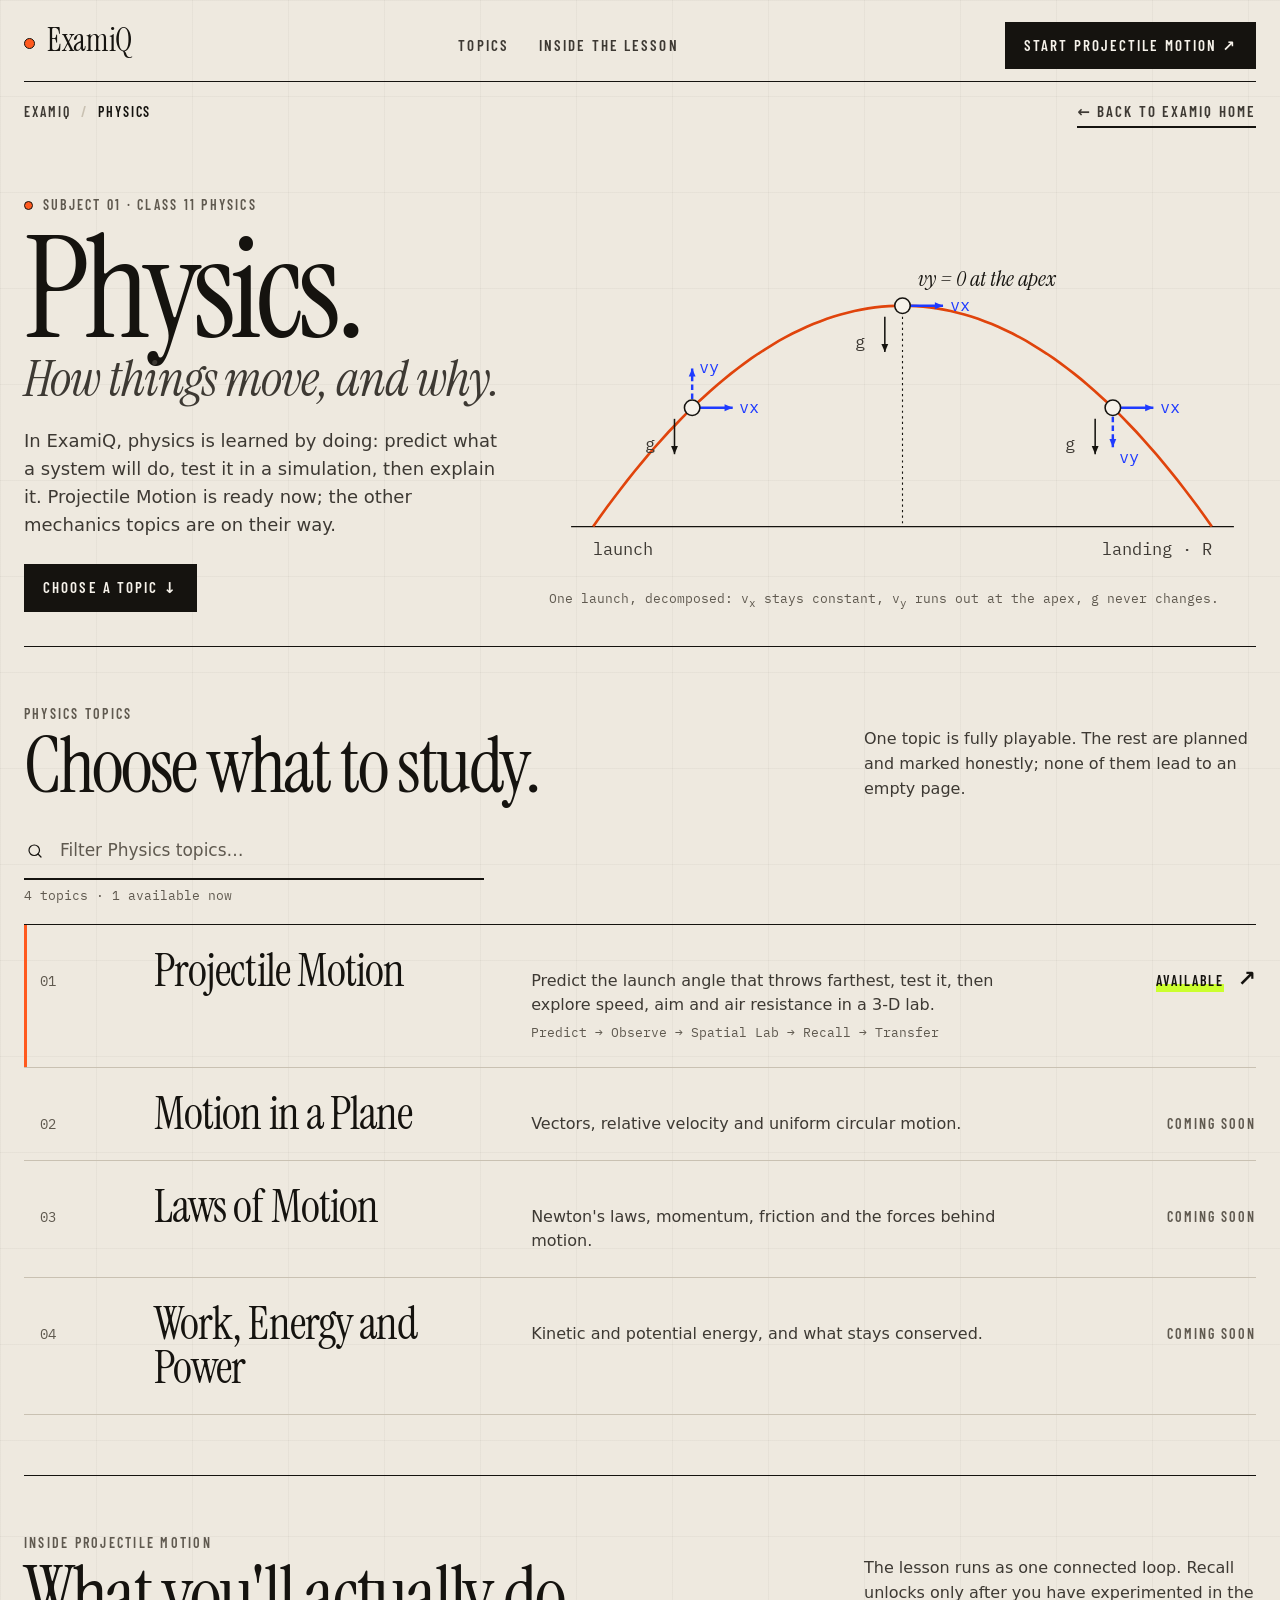
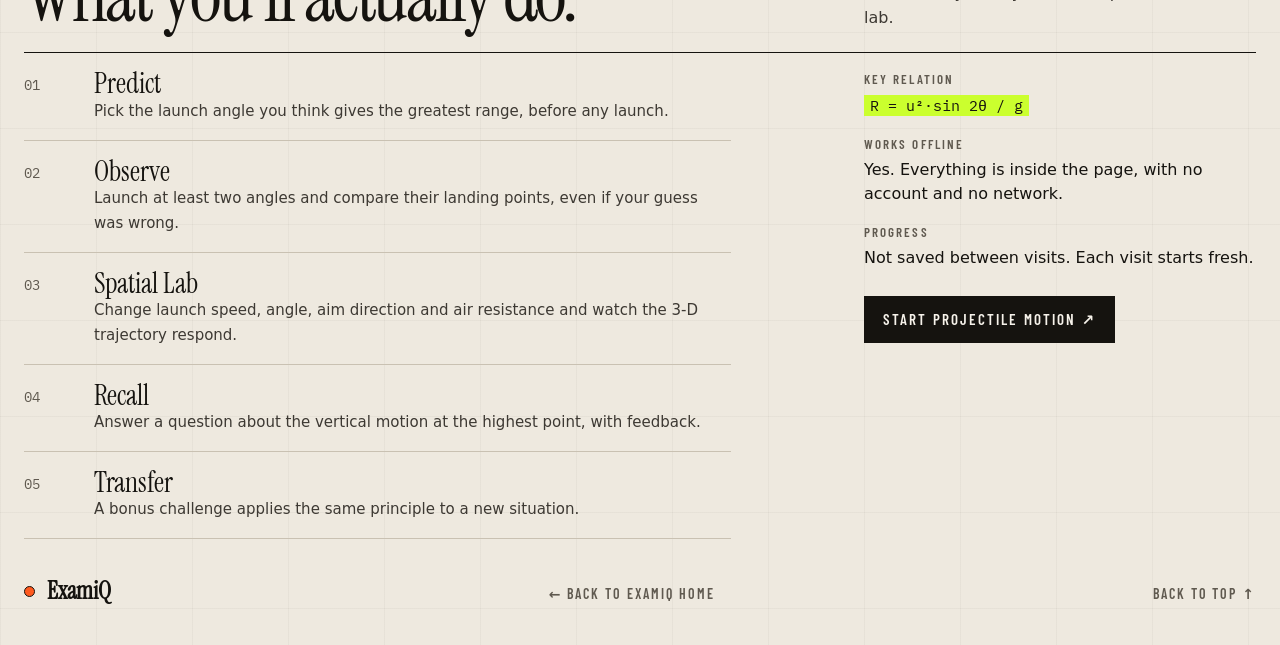
==== physics.html @ 2d79073b "Add files via upload" ====
<!doctype html>
<html lang="en">
<head>
<meta charset="utf-8">
<meta name="viewport" content="width=device-width,initial-scale=1">
<meta name="theme-color" content="#EEE9DF">
<meta name="description" content="ExamiQ Physics: choose a topic. Projectile Motion is available now.">
<title>ExamiQ — Physics</title>
<style>
/* ExamiQ · Layer 2 (Physics subject page) · KINETIC MATTER. Fonts: SIL Open Font License 1.1, embedded. */
@font-face{font-family:"Instrument Serif";font-weight:400;font-style:normal;font-display:swap;src:url([data-uri]) format("woff")}
@font-face{font-family:"Instrument Serif";font-weight:400;font-style:italic;font-display:swap;src:url([data-uri]) format("woff")}
@font-face{font-family:"Barlow Condensed";font-weight:600;font-style:normal;font-display:swap;src:url([data-uri]) format("woff")}
@font-face{font-family:"ExamiQ Mono";font-weight:400;font-style:normal;font-display:swap;src:url([data-uri]) format("woff")}
:root{
  color-scheme:light;
  --paper:#EEE9DF; --paper-hi:#F6F2EA; --paper-2:#E4DDCF;
  --ink:#15130F; --ink-2:#3D3933; --ink-3:#5F594F; --rule:#C9C1B2;
  --orange:#FF5A1F; --orange-ink:#B83300; --orange-line:#E0440C; --cobalt:#1F3BFF; --lime:#CBFF2E;
  --display:"Instrument Serif","Iowan Old Style","Palatino Linotype",Georgia,serif;
  --label:"Barlow Condensed","Arial Narrow",system-ui,sans-serif;
  --mono:"ExamiQ Mono",ui-monospace,SFMono-Regular,Menlo,Consolas,monospace;
  --font:system-ui,-apple-system,"Segoe UI",Roboto,"Helvetica Neue",Arial,sans-serif;
}
*{box-sizing:border-box}
html{scroll-behavior:smooth;background:var(--paper)}
body{margin:0;color:var(--ink);font-family:var(--font);font-size:16px;line-height:1.55;-webkit-font-smoothing:antialiased;overflow-x:hidden;
  background-color:var(--paper);
  background-image:linear-gradient(rgba(21,19,15,.035) 1px,transparent 1px),linear-gradient(90deg,rgba(21,19,15,.035) 1px,transparent 1px);
  background-size:96px 96px}
:focus-visible{outline:3px solid var(--cobalt);outline-offset:3px}
:target{scroll-margin-top:24px}
a{color:inherit}
.wrap{width:min(1320px,calc(100% - 48px));margin:0 auto}

/* masthead / nav (shared by every layer) */
.nav{display:flex;align-items:baseline;justify-content:space-between;gap:20px;padding:22px 0 12px;border-bottom:1px solid var(--ink)}
.brand{display:inline-flex;align-items:baseline;gap:12px;text-decoration:none;color:var(--ink);font-family:var(--display);font-size:32px;line-height:1;letter-spacing:-.01em}
.brandmark{display:inline-block;width:11px;height:11px;border-radius:50%;background:var(--orange);border:1.5px solid var(--ink);transform:translateY(-2px)}
.navlinks{display:flex;gap:30px;align-items:baseline}
.navlinks a,.mobile-nav a{font-family:var(--label);font-weight:600;font-size:15px;letter-spacing:.14em;text-transform:uppercase;text-decoration:none;color:var(--ink-2)}
.navlinks a:hover,.mobile-nav a:hover{color:var(--ink);box-shadow:inset 0 -2px 0 var(--orange)}
.navcta,.primary{display:inline-flex;align-items:center;gap:10px;font-family:var(--label);font-weight:600;font-size:15px;letter-spacing:.14em;text-transform:uppercase;text-decoration:none;
  padding:11px 18px;background:var(--ink);color:var(--paper-hi);border:1.5px solid var(--ink);cursor:pointer}
.navcta:hover,.primary:hover{background:var(--paper-hi);color:var(--ink)}
.menu{display:none;background:none;color:var(--ink);border:1.5px solid var(--ink);padding:6px 10px;font-size:18px;cursor:pointer;border-radius:0}
.mobile-nav{display:none}

.eyebrow{display:inline-flex;align-items:center;gap:10px;font-family:var(--label);font-weight:600;font-size:14px;letter-spacing:.16em;text-transform:uppercase;color:var(--ink-3)}
.pulse{width:9px;height:9px;border-radius:50%;background:var(--orange);border:1.5px solid var(--ink);display:inline-block}
.searchbox button{border:1.5px solid var(--ink);padding:9px 16px;background:var(--ink);color:var(--paper-hi);cursor:pointer;border-radius:0;
  font-family:var(--label);font-weight:600;font-size:14px;letter-spacing:.14em;text-transform:uppercase}
.searchbox button:hover{background:var(--paper-hi);color:var(--ink)}

/* sections */
.section{padding:56px 0 20px;border-top:1px solid var(--ink)}
.section + .section{margin-top:40px}
.section-head{display:grid;grid-template-columns:repeat(12,minmax(0,1fr));gap:0 28px;align-items:end;margin-bottom:22px}
.section-head > div{grid-column:1 / span 7}
.section-head > p{grid-column:9 / span 4;margin:0;font-size:16px;line-height:1.55;color:var(--ink-2)}
.kicker{font-family:var(--label);font-weight:600;font-size:14px;letter-spacing:.16em;text-transform:uppercase;color:var(--ink-3)}
.section h2{text-wrap:balance;margin:8px 0 0;font-family:var(--display);font-weight:400;font-size:clamp(46px,6vw,92px);line-height:.9;letter-spacing:-.03em}

.footer{display:flex;align-items:baseline;justify-content:space-between;gap:16px;flex-wrap:wrap;padding:20px 0 40px;font-family:var(--label);font-weight:600;font-size:14px;letter-spacing:.14em;text-transform:uppercase;color:var(--ink-3)}
.footer .brand{font-size:24px;text-transform:none;letter-spacing:-.01em}
.footer a{text-decoration:none}
.footer a:hover{box-shadow:inset 0 -2px 0 var(--orange)}

dialog{max-width:440px;border:1.5px solid var(--ink);border-radius:0;background:var(--paper-hi);color:var(--ink);padding:26px 28px}
dialog::backdrop{background:rgba(21,19,15,.45)}
dialog h3{margin:0;font-family:var(--display);font-weight:400;font-size:36px;line-height:1}
dialog p{color:var(--ink-2);font-size:16px;line-height:1.6}
dialog button{border:1.5px solid var(--ink);background:var(--ink);color:var(--paper-hi);padding:10px 18px;cursor:pointer;border-radius:0;font-family:var(--label);font-weight:600;font-size:15px;letter-spacing:.14em;text-transform:uppercase}

@media(max-width:640px){
  .wrap{width:calc(100% - 28px)}
  .navlinks{display:none}
  .nav .navcta{display:none}
  .menu{display:block}
  .mobile-nav.open{display:flex;flex-direction:column;gap:14px;padding:16px 0;border-bottom:1px solid var(--ink)}
}
@media(prefers-reduced-motion:reduce){
  html{scroll-behavior:auto}
  *,*::before,*::after{animation-duration:.01ms!important;animation-delay:0s!important;animation-iteration-count:1!important;transition-duration:.01ms!important}
}


.crumbs{display:flex;align-items:baseline;justify-content:space-between;gap:16px;flex-wrap:wrap;padding:14px 0 0}
.crumbs ol{display:flex;gap:10px;list-style:none;margin:0;padding:0;font-family:var(--label);font-weight:600;font-size:14px;letter-spacing:.14em;text-transform:uppercase;color:var(--ink-3)}
.crumbs li+li::before{content:"/";margin-right:10px;color:var(--rule)}
.crumbs a{text-decoration:none;color:var(--ink-2)}
.crumbs a:hover{box-shadow:inset 0 -2px 0 var(--orange)}
.crumbs [aria-current]{color:var(--ink)}
.back-home{font-family:var(--label);font-weight:600;font-size:15px;letter-spacing:.14em;text-transform:uppercase;color:var(--ink);text-decoration:none;border-bottom:2px solid var(--ink);padding:4px 0 2px}
.back-home:hover{border-bottom-color:var(--orange)}

/* hero */
.p-hero{display:grid;grid-template-columns:repeat(12,minmax(0,1fr));gap:0 28px;align-items:end;padding:34px 0 34px}
.p-hero-copy{grid-column:1 / span 5}
.p-hero h1{margin:14px 0 0;font-family:var(--display);font-weight:400;font-size:clamp(76px,11vw,168px);line-height:.82;letter-spacing:-.04em}
.p-hero h1 em{display:block;margin-top:.14em;font-size:.36em;line-height:1;letter-spacing:-.02em;color:var(--ink-2)}
.p-hero p{margin:22px 0 0;max-width:42ch;font-size:18px;line-height:1.55;color:var(--ink-2)}
.p-hero .start{margin-top:26px}
.figure{grid-column:6 / span 7;margin:0}
.figure svg{display:block;width:100%;height:auto;overflow:visible}
.figure figcaption{margin-top:8px;font-family:var(--mono);font-size:13px;color:var(--ink-3)}
.fig .ground{stroke:var(--ink);stroke-width:1.2}
.fig .path{fill:none;stroke:var(--orange-line);stroke-width:2.4}
.fig .draw{stroke-dasharray:var(--len);stroke-dashoffset:var(--len);animation:draw 1300ms cubic-bezier(.3,.6,.2,1) 150ms forwards}
.fig .ball{fill:var(--paper-hi);stroke:var(--ink);stroke-width:1.4}
.fig .vx{stroke:var(--cobalt);stroke-width:2.2}
.fig .vy{stroke:var(--cobalt);stroke-width:2.2;stroke-dasharray:5 3}
.fig .g{stroke:var(--ink);stroke-width:1.4}
.fig .apex{stroke:var(--ink);stroke-width:1;stroke-dasharray:2 3}
.fig .lbl{font-family:var(--mono);font-size:15px;fill:var(--ink-2)}
.fig .lbl-c{font-family:var(--mono);font-size:15px;fill:var(--cobalt)}
.fig .ann{font-family:var(--display);font-style:italic;font-size:20px;fill:var(--ink)}
.fig .appear{opacity:0;animation:appear 300ms ease forwards}
@keyframes draw{to{stroke-dashoffset:0}}
@keyframes appear{to{opacity:1}}

/* topic index */
.filter{display:flex;align-items:center;gap:12px;max-width:460px;padding:4px 0 4px 2px;border-bottom:2px solid var(--ink);margin:0 0 6px}
.filter svg{width:18px;flex:none}
.filter input{min-width:0;flex:1;background:transparent;border:0;color:var(--ink);font:inherit;font-size:17px;padding:10px 4px}
.filter input::placeholder{color:var(--ink-3)}
.filter-status{min-height:1.4em;margin:0 0 18px;font-family:var(--mono);font-size:13px;color:var(--ink-3)}
.topics{display:grid;border-top:1px solid var(--ink);counter-reset:topic}
.topic-card{counter-increment:topic;display:grid;grid-template-columns:90px minmax(0,3fr) minmax(0,4fr) 230px;align-items:baseline;gap:6px 24px;padding:24px 0 24px 16px;
  border:0;border-bottom:1px solid var(--rule);background:transparent;color:var(--ink);text-align:left;text-decoration:none;cursor:pointer;font:inherit;width:100%;border-radius:0}
.topic-card::before{content:counter(topic,decimal-leading-zero);font-family:var(--mono);font-size:14px;color:var(--ink-3)}
.topic-card h3{margin:0;font-family:var(--display);font-weight:400;font-size:clamp(34px,3.6vw,54px);line-height:.95;letter-spacing:-.02em}
.topic-card p{margin:0;font-size:16px;line-height:1.5;color:var(--ink-2)}
.topic-card .stages{grid-column:3;font-family:var(--mono);font-size:13px;color:var(--ink-3)}
.topic-card .state{grid-column:4;grid-row:1;display:flex;align-items:baseline;gap:14px;justify-content:flex-end;font-family:var(--label);font-weight:600;font-size:14px;letter-spacing:.14em;text-transform:uppercase;color:var(--ink-3);white-space:nowrap}
a.topic-card .state span:first-child{color:var(--ink);box-shadow:inset 0 -8px 0 var(--lime)}
a.topic-card .state span:last-child{font-family:var(--font);font-size:22px;letter-spacing:0;color:var(--ink)}
a.topic-card{box-shadow:inset 3px 0 0 var(--orange)}
.topic-card:hover{background:var(--paper-hi)}
.topic-card:hover h3{font-style:italic}
.topic-card:target{background:var(--paper-hi);box-shadow:inset 6px 0 0 var(--orange)}
.topic-card[hidden],.empty[hidden]{display:none!important}
.empty{margin:18px 0 0;font-family:var(--display);font-style:italic;font-size:24px;color:var(--ink-2)}

/* inside the available lesson */
.anatomy{display:grid;grid-template-columns:repeat(12,minmax(0,1fr));gap:0 28px;border-top:1px solid var(--ink)}
.anatomy ol{grid-column:1 / span 7;list-style:none;margin:0;padding:0;counter-reset:st}
.anatomy li{counter-increment:st;display:grid;grid-template-columns:56px minmax(0,1fr);gap:0 14px;padding:16px 0;border-bottom:1px solid var(--rule)}
.anatomy li::before{content:counter(st,decimal-leading-zero);font-family:var(--mono);font-size:14px;color:var(--ink-3);padding-top:6px}
.anatomy li b{display:block;font-family:var(--display);font-weight:400;font-size:28px;line-height:1.05}
.anatomy li span{font-size:15px;line-height:1.5;color:var(--ink-2)}
.facts{grid-column:9 / span 4;padding-top:16px}
.facts dl{margin:0}
.facts dt{font-family:var(--label);font-weight:600;font-size:13px;letter-spacing:.16em;text-transform:uppercase;color:var(--ink-3);margin-top:16px}
.facts dt:first-child{margin-top:0}
.facts dd{margin:4px 0 0;font-size:16px;line-height:1.5;color:var(--ink)}
.facts .formula{font-family:var(--mono);font-size:15px;background:var(--lime);padding:1px 6px}
.facts .primary{margin-top:26px}

@media(max-width:980px){
  .p-hero,.section-head,.anatomy{grid-template-columns:minmax(0,1fr)}
  .p-hero-copy,.figure,.section-head > div,.section-head > p,.anatomy ol,.facts{grid-column:1 / -1}
  .figure{margin-top:30px}
  .section-head > p{margin-top:12px}
  .facts{padding-top:26px}
  .topic-card{grid-template-columns:56px minmax(0,1fr) auto}
  .topic-card p,.topic-card .stages{grid-column:2 / span 2}
  .topic-card .state{grid-column:3;grid-row:1}
}
@media(max-width:640px){
  .p-hero{padding-top:22px}
  .topic-card{grid-template-columns:40px minmax(0,1fr);padding:20px 0 20px 12px;gap:6px 14px}
  .fig .lbl,.fig .lbl-c{font-size:23px}
  .fig .ann{font-size:27px}
  .topic-card .state{grid-column:2;grid-row:auto;justify-content:flex-start}
  .topic-card p,.topic-card .stages{grid-column:2}
  .anatomy li{grid-template-columns:36px minmax(0,1fr)}
  .crumbs ol{font-size:13px}
}
</style>
</head>
<body>
<div class="wrap" id="top">
<header class="nav">
  <a class="brand" href="index.html"><span class="brandmark" aria-hidden="true"></span>ExamiQ</a>
  <nav class="navlinks" aria-label="Sections"><a href="#topics">Topics</a><a href="#lesson">Inside the lesson</a></nav>
  <a class="navcta" href="projectile-motion.html">Start Projectile Motion ↗</a>
  <button class="menu" id="menuButton" aria-label="Open navigation" aria-controls="mobileNav" aria-expanded="false">☰</button>
</header>
<nav id="mobileNav" class="mobile-nav" aria-label="Sections (mobile)"><a href="#topics">Topics</a><a href="#lesson">Inside the lesson</a><a href="index.html">← ExamiQ Home</a><a href="projectile-motion.html">Start Projectile Motion ↗</a></nav>
<div class="crumbs">
  <nav aria-label="Breadcrumb"><ol><li><a href="index.html">ExamiQ</a></li><li><span aria-current="page">Physics</span></li></ol></nav>
  <a class="back-home" href="index.html">← Back to ExamiQ Home</a>
</div>

<main>
<section class="p-hero" aria-labelledby="subjectTitle">
  <div class="p-hero-copy">
    <span class="eyebrow"><i class="pulse" aria-hidden="true"></i> Subject 01 · Class 11 Physics</span>
    <h1 id="subjectTitle">Physics. <em>How things move, and why.</em></h1>
    <p>In ExamiQ, physics is learned by doing: predict what a system will do, test it in a simulation, then explain it. Projectile Motion is ready now; the other mechanics topics are on their way.</p>
    <a class="primary start" href="#topics">Choose a topic ↓</a>
  </div>
  <figure class="figure">
    <svg class="fig" id="physicsFig" viewBox="0 0 640 380" role="img" aria-labelledby="figTitle figDesc">
      <title id="figTitle">One launch, decomposed</title>
      <desc id="figDesc">A projectile path with velocity components at three moments: the horizontal component stays the same, the vertical component shrinks to zero at the highest point and reverses on the way down, while gravity points down throughout.</desc>
    </svg>
    <figcaption>One launch, decomposed: v<sub>x</sub> stays constant, v<sub>y</sub> runs out at the apex, g never changes.</figcaption>
  </figure>
</section>

<section class="section" id="topics">
  <div class="section-head"><div><div class="kicker">Physics topics</div><h2>Choose what to study.</h2></div><p>One topic is fully playable. The rest are planned and marked honestly; none of them lead to an empty page.</p></div>
  <div class="filter" role="search">
    <svg viewBox="0 0 24 24" fill="none" stroke="currentColor" stroke-width="1.6" stroke-linecap="round" aria-hidden="true"><circle cx="11" cy="11" r="7"/><path d="m20 20-4-4"/></svg>
    <input id="topicFilter" type="search" placeholder="Filter Physics topics…" aria-label="Filter Physics topics" aria-describedby="filterStatus" autocomplete="off">
  </div>
  <p class="filter-status" id="filterStatus" aria-live="polite">4 topics · 1 available now</p>
  <div class="topics">
    <a class="topic-card" id="topic-projectile-motion" href="projectile-motion.html" data-search="projectile motion trajectory range angle launch parabola throw kinematics 2d two dimensions">
      <h3>Projectile Motion</h3>
      <p>Predict the launch angle that throws farthest, test it, then explore speed, aim and air resistance in a 3-D lab.</p>
      <span class="stages">Predict → Observe → Spatial Lab → Recall → Transfer</span>
      <span class="state"><span>Available</span><span aria-hidden="true">↗</span></span>
    </a>
    <button class="topic-card" type="button" data-coming="Motion in a Plane" data-search="motion in a plane vectors relative velocity circular motion two dimensions 2d">
      <h3>Motion in a Plane</h3>
      <p>Vectors, relative velocity and uniform circular motion.</p>
      <span class="state"><span>Coming soon</span></span>
    </button>
    <button class="topic-card" type="button" data-coming="Laws of Motion" data-search="laws of motion newton force friction momentum inertia">
      <h3>Laws of Motion</h3>
      <p>Newton's laws, momentum, friction and the forces behind motion.</p>
      <span class="state"><span>Coming soon</span></span>
    </button>
    <button class="topic-card" type="button" data-coming="Work, Energy and Power" data-search="work energy power kinetic potential conservation">
      <h3>Work, Energy and Power</h3>
      <p>Kinetic and potential energy, and what stays conserved.</p>
      <span class="state"><span>Coming soon</span></span>
    </button>
  </div>
  <p id="emptyState" class="empty" hidden>No Physics topic matches that yet. Try “projectile” or “energy”.</p>
</section>

<section class="section" id="lesson">
  <div class="section-head"><div><div class="kicker">Inside Projectile Motion</div><h2>What you'll actually do.</h2></div><p>The lesson runs as one connected loop. Recall unlocks only after you have experimented in the lab.</p></div>
  <div class="anatomy">
    <ol>
      <li><div><b>Predict</b><span>Pick the launch angle you think gives the greatest range, before any launch.</span></div></li>
      <li><div><b>Observe</b><span>Launch at least two angles and compare their landing points, even if your guess was wrong.</span></div></li>
      <li><div><b>Spatial Lab</b><span>Change launch speed, angle, aim direction and air resistance and watch the 3-D trajectory respond.</span></div></li>
      <li><div><b>Recall</b><span>Answer a question about the vertical motion at the highest point, with feedback.</span></div></li>
      <li><div><b>Transfer</b><span>A bonus challenge applies the same principle to a new situation.</span></div></li>
    </ol>
    <div class="facts">
      <dl>
        <dt>Key relation</dt><dd><span class="formula">R = u²·sin 2θ / g</span></dd>
        <dt>Works offline</dt><dd>Yes. Everything is inside the page, with no account and no network.</dd>
        <dt>Progress</dt><dd>Not saved between visits. Each visit starts fresh.</dd>
      </dl>
      <a class="primary" href="projectile-motion.html">Start Projectile Motion ↗</a>
    </div>
  </div>
</section>
</main>

<footer class="footer"><a class="brand" href="index.html"><span class="brandmark" aria-hidden="true"></span>ExamiQ</a><a href="index.html">← Back to ExamiQ Home</a><a href="#top">Back to top ↑</a></footer>
</div>
<dialog id="notice" aria-labelledby="noticeTitle"><h3 id="noticeTitle"></h3><p></p><button id="closeNotice">Got it</button></dialog>

<script>
/* ---- topic filter ---- */
const filter = document.getElementById('topicFilter');
const topics = [...document.querySelectorAll('.topic-card')];
const empty = document.getElementById('emptyState');
const fstatus = document.getElementById('filterStatus');
const applyFilter = () => {
  const q = filter.value.trim().toLowerCase();
  let shown = 0, live = 0;
  topics.forEach(t => {
    const hay = (t.dataset.search + ' ' + t.querySelector('h3').textContent).toLowerCase();
    const ok = !q || q.split(/\s+/).every(w => hay.includes(w));
    t.hidden = !ok; if (ok) { shown++; if (t.tagName === 'A') live++; }
  });
  empty.hidden = shown !== 0;
  fstatus.textContent = shown === 0 ? 'No matching topics.' : `${shown} topic${shown > 1 ? 's' : ''} · ${live} available now`;
};
filter.addEventListener('input', applyFilter);
filter.addEventListener('keydown', e => {
  if (e.key === 'Enter') { const first = topics.find(t => !t.hidden && t.tagName === 'A'); if (first) { e.preventDefault(); first.click(); } }
});

/* ---- coming-soon topics open an explanation, never a broken page ---- */
const dialog = document.getElementById('notice');
document.querySelectorAll('[data-coming]').forEach(btn => btn.addEventListener('click', () => {
  dialog.querySelector('h3').textContent = btn.dataset.coming + ' is coming soon';
  dialog.querySelector('p').textContent = 'This Physics topic is planned but not built yet. Projectile Motion is playable now.';
  dialog.showModal();
}));
document.getElementById('closeNotice').addEventListener('click', () => dialog.close());
document.getElementById('menuButton').addEventListener('click', () => {
  const nav = document.getElementById('mobileNav');
  nav.classList.toggle('open');
  document.getElementById('menuButton').setAttribute('aria-expanded', String(nav.classList.contains('open')));
});

/* Arriving from a homepage search result (physics.html#topic-projectile-motion): move keyboard focus to that topic too. */
if (location.hash === '#topic-projectile-motion') {
  const t = document.getElementById('topic-projectile-motion');
  if (t) { t.scrollIntoView({ block: 'start' }); t.focus({ preventScroll: true }); }
}

/* ---- hero figure: real kinematics, x = u·cosθ·t, y = u·sinθ·t − g·t²/2 ---- */
(() => {
  const svg = document.getElementById('physicsFig');
  const NS = 'http://www.w3.org/2000/svg';
  const u = 20, th = 55 * Math.PI / 180, g = 9.8;
  const T = 2 * u * Math.sin(th) / g, R = u * u * Math.sin(2 * th) / g, H = (u * Math.sin(th)) ** 2 / (2 * g);
  const O = { x: 40, y: 330 }, s = 560 / R;                         // one scale for x and y
  const P = t => ({ x: O.x + u * Math.cos(th) * t * s, y: O.y - (u * Math.sin(th) * t - g * t * t / 2) * s });
  const V = t => ({ vx: u * Math.cos(th), vy: u * Math.sin(th) - g * t });
  const k = 3.2;                                                     // arrow length per m/s (plate units)
  let html = `<line class="ground" x1="20" y1="${O.y}" x2="620" y2="${O.y}" />`;
  let d = ''; for (let i = 0; i <= 90; i++) { const p = P(T * i / 90); d += `${i ? 'L' : 'M'} ${p.x.toFixed(1)} ${p.y.toFixed(1)} `; }
  html += `<path class="path draw" d="${d}" />`;
  const arrow = (x1, y1, x2, y2, cls) => {
    const a = Math.atan2(y2 - y1, x2 - x1), h = 8;
    return `<line class="${cls}" x1="${x1.toFixed(1)}" y1="${y1.toFixed(1)}" x2="${x2.toFixed(1)}" y2="${y2.toFixed(1)}" />` +
      `<path d="M ${x2.toFixed(1)} ${y2.toFixed(1)} L ${(x2 - h * Math.cos(a - .4)).toFixed(1)} ${(y2 - h * Math.sin(a - .4)).toFixed(1)} L ${(x2 - h * Math.cos(a + .4)).toFixed(1)} ${(y2 - h * Math.sin(a + .4)).toFixed(1)} Z" fill="${cls === 'g' ? '#15130F' : '#1F3BFF'}" />`;
  };
  [0.16, 0.5, 0.84].forEach((f, i) => {
    const t = T * f, p = P(t), v = V(t), delay = 400 + i * 260;
    let gtxt = `<g class="appear" style="animation-delay:${delay}ms">`;
    gtxt += arrow(p.x, p.y, p.x + v.vx * k, p.y, 'vx');
    if (Math.abs(v.vy) > 0.5) gtxt += arrow(p.x, p.y, p.x, p.y - v.vy * k, 'vy');
    gtxt += arrow(p.x - 16, p.y + 10, p.x - 16, p.y + 42, 'g');   // offset left so it never sits on a downward vy
    gtxt += `<circle class="ball" cx="${p.x.toFixed(1)}" cy="${p.y.toFixed(1)}" r="7" />`;
    gtxt += `<text class="lbl-c" x="${(p.x + v.vx * k + 6).toFixed(1)}" y="${(p.y + 5).toFixed(1)}">vx</text>`;
    if (Math.abs(v.vy) > 0.5) gtxt += `<text class="lbl-c" x="${(p.x + 6).toFixed(1)}" y="${(p.y - v.vy * k + (v.vy > 0 ? 4 : 14)).toFixed(1)}">vy</text>`;
    gtxt += `<text class="lbl" x="${(p.x - 34).toFixed(1)}" y="${(p.y + 38).toFixed(1)}" text-anchor="end">g</text>`;
    if (i === 1) {
      gtxt += `<line class="apex" x1="${p.x.toFixed(1)}" y1="${(p.y + 10).toFixed(1)}" x2="${p.x.toFixed(1)}" y2="${O.y}" />`;
      gtxt += `<text class="ann" x="${(p.x + 14).toFixed(1)}" y="${(p.y - 18).toFixed(1)}">vy = 0 at the apex</text>`;
    }
    html += gtxt + '</g>';
  });
  html += `<text class="lbl" x="${O.x}" y="${O.y + 26}">launch</text><text class="lbl" x="${(O.x + R * s).toFixed(1)}" y="${O.y + 26}" text-anchor="end">landing · R</text>`;
  svg.insertAdjacentHTML('beforeend', html);
  const path = svg.querySelector('.path');
  if (path.getTotalLength) path.style.setProperty('--len', path.getTotalLength().toFixed(1));
})();
</script>
</body>
</html>
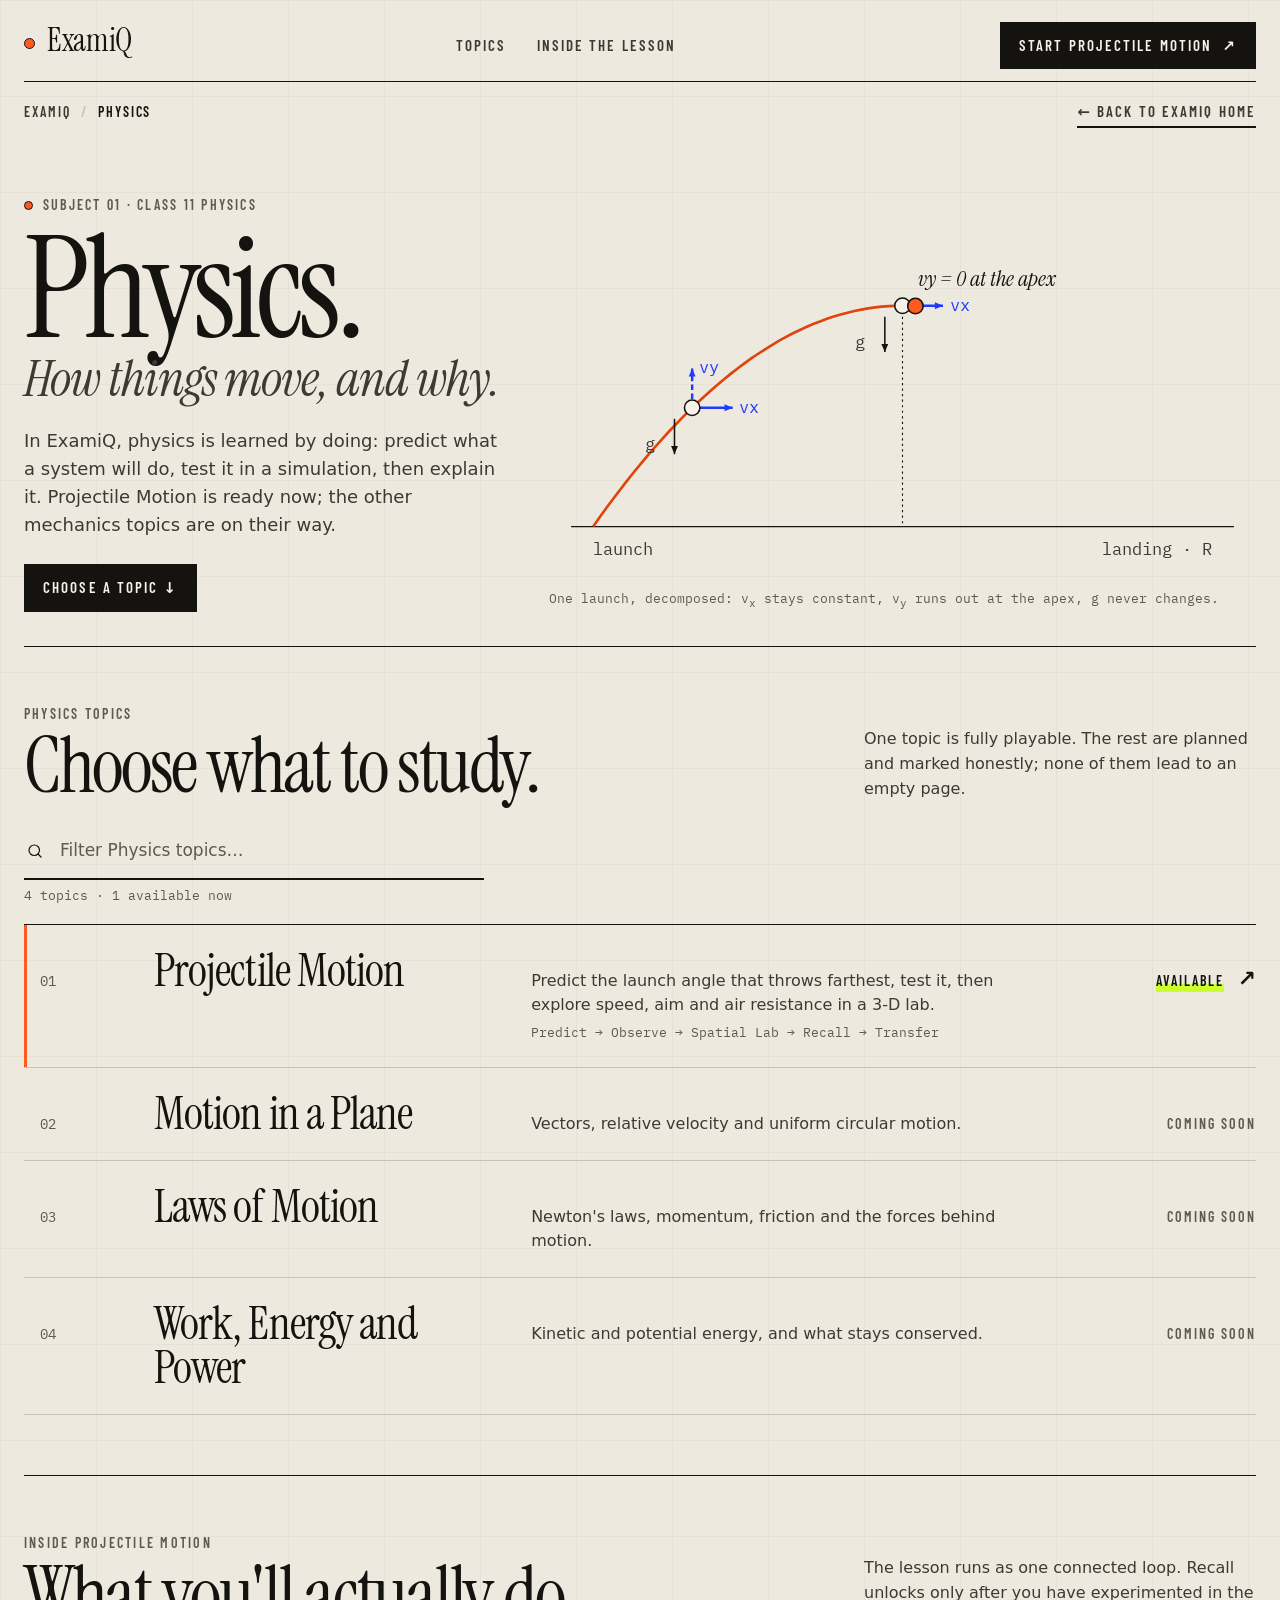
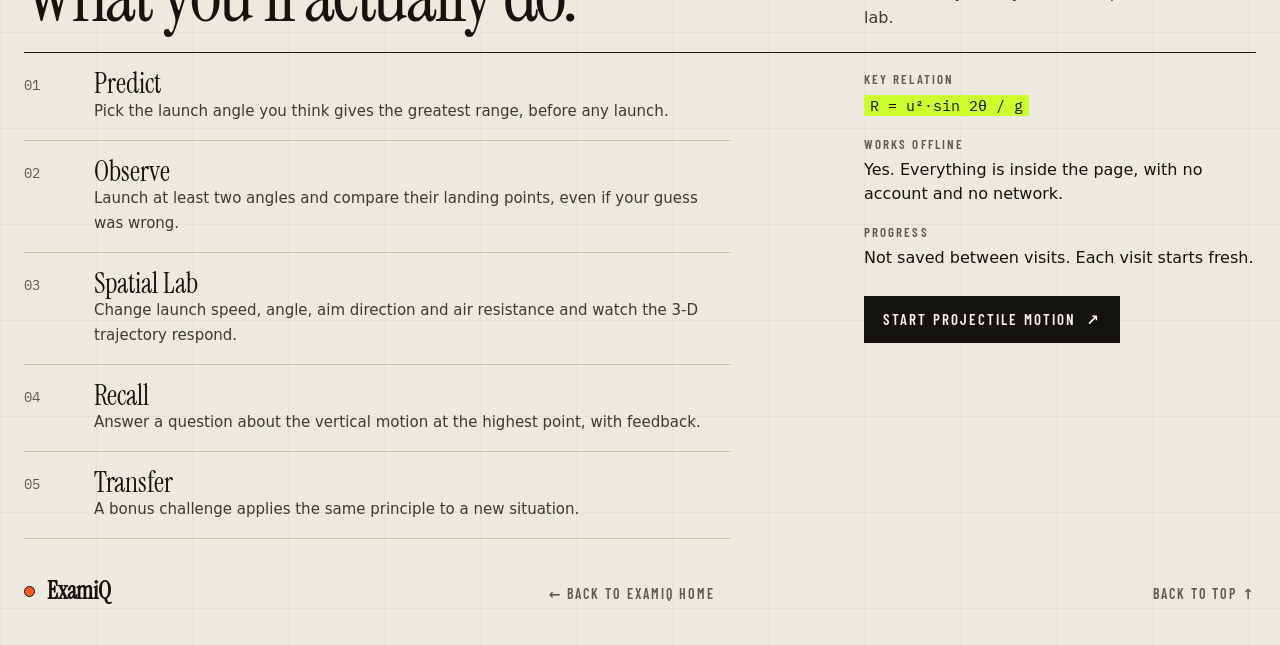
==== commit 598e99a1: "Add files via upload" ====
--- a/physics.html
+++ b/physics.html
@@ -79,6 +79,23 @@
   .menu{display:block}
   .mobile-nav.open{display:flex;flex-direction:column;gap:14px;padding:16px 0;border-bottom:1px solid var(--ink)}
 }
+/* ---------- interaction polish (both new pages) ----------
+   Hover/press only change colour and nudge by 1px; focus rings stay instant on purpose. */
+.navcta,.primary,.searchbox button,dialog button,.menu{transition:background-color 160ms ease,color 160ms ease,transform 90ms ease}
+.navcta:active,.primary:active,.searchbox button:active,dialog button:active,.menu:active{transform:translateY(1px)}
+.navlinks a,.mobile-nav a,.footer a,.back-home,.crumbs a{transition:box-shadow 160ms ease,color 160ms ease,border-color 160ms ease}
+.go-arrow{display:inline-block;transition:transform 200ms cubic-bezier(.2,.7,.2,1)}
+a:hover .go-arrow,a:focus-visible .go-arrow{transform:translate(3px,-3px)}
+dialog[open]{animation:dlg-in 180ms cubic-bezier(.2,.7,.2,1)}
+dialog[open]::backdrop{animation:dlg-fade 180ms ease}
+@keyframes dlg-in{from{opacity:0;transform:translateY(6px)}}
+@keyframes dlg-fade{from{opacity:0}}
+/* page-load reveal: short, starts at once, never blocks input (opacity only + a few px) */
+@keyframes rise{from{opacity:0;transform:translateY(10px)}}
+@keyframes fade{from{opacity:0}}
+html.motion .reveal{animation:rise 460ms cubic-bezier(.2,.7,.2,1) both;animation-delay:var(--d,0ms)}
+html.motion .reveal-fade{animation:fade 360ms ease both;animation-delay:var(--d,0ms)}
+
 @media(prefers-reduced-motion:reduce){
   html{scroll-behavior:auto}
   *,*::before,*::after{animation-duration:.01ms!important;animation-delay:0s!important;animation-iteration-count:1!important;transition-duration:.01ms!important}
@@ -106,7 +123,7 @@
 .figure figcaption{margin-top:8px;font-family:var(--mono);font-size:13px;color:var(--ink-3)}
 .fig .ground{stroke:var(--ink);stroke-width:1.2}
 .fig .path{fill:none;stroke:var(--orange-line);stroke-width:2.4}
-.fig .draw{stroke-dasharray:var(--len);stroke-dashoffset:var(--len);animation:draw 1300ms cubic-bezier(.3,.6,.2,1) 150ms forwards}
+.fig .mover{fill:var(--orange);stroke:var(--ink);stroke-width:1.4}
 .fig .ball{fill:var(--paper-hi);stroke:var(--ink);stroke-width:1.4}
 .fig .vx{stroke:var(--cobalt);stroke-width:2.2}
 .fig .vy{stroke:var(--cobalt);stroke-width:2.2;stroke-dasharray:5 3}
@@ -115,9 +132,7 @@
 .fig .lbl{font-family:var(--mono);font-size:15px;fill:var(--ink-2)}
 .fig .lbl-c{font-family:var(--mono);font-size:15px;fill:var(--cobalt)}
 .fig .ann{font-family:var(--display);font-style:italic;font-size:20px;fill:var(--ink)}
-.fig .appear{opacity:0;animation:appear 300ms ease forwards}
-@keyframes draw{to{stroke-dashoffset:0}}
-@keyframes appear{to{opacity:1}}
+.fig .appear{transition:opacity 260ms ease}
 
 /* topic index */
 .filter{display:flex;align-items:center;gap:12px;max-width:460px;padding:4px 0 4px 2px;border-bottom:2px solid var(--ink);margin:0 0 6px}
@@ -136,7 +151,11 @@
 a.topic-card .state span:first-child{color:var(--ink);box-shadow:inset 0 -8px 0 var(--lime)}
 a.topic-card .state span:last-child{font-family:var(--font);font-size:22px;letter-spacing:0;color:var(--ink)}
 a.topic-card{box-shadow:inset 3px 0 0 var(--orange)}
+.topic-card{transition:background-color 180ms ease}
 .topic-card:hover{background:var(--paper-hi)}
+/* topic rows enter once, in order, the first time the list scrolls into view (motion only) */
+html.motion .topics:not(.in) .topic-card{opacity:0}
+html.motion .topics.in .topic-card{animation:rise 440ms cubic-bezier(.2,.7,.2,1) both;animation-delay:calc(var(--i,0) * 70ms)}
 .topic-card:hover h3{font-style:italic}
 .topic-card:target{background:var(--paper-hi);box-shadow:inset 6px 0 0 var(--orange)}
 .topic-card[hidden],.empty[hidden]{display:none!important}
@@ -178,13 +197,14 @@
   .crumbs ol{font-size:13px}
 }
 </style>
+<script>if(!matchMedia('(prefers-reduced-motion: reduce)').matches)document.documentElement.classList.add('motion')</script>
 </head>
 <body>
 <div class="wrap" id="top">
-<header class="nav">
+<header class="nav reveal-fade">
   <a class="brand" href="index.html"><span class="brandmark" aria-hidden="true"></span>ExamiQ</a>
   <nav class="navlinks" aria-label="Sections"><a href="#topics">Topics</a><a href="#lesson">Inside the lesson</a></nav>
-  <a class="navcta" href="projectile-motion.html">Start Projectile Motion ↗</a>
+  <a class="navcta" href="projectile-motion.html">Start Projectile Motion <span class="go-arrow" aria-hidden="true">↗</span></a>
   <button class="menu" id="menuButton" aria-label="Open navigation" aria-controls="mobileNav" aria-expanded="false">☰</button>
 </header>
 <nav id="mobileNav" class="mobile-nav" aria-label="Sections (mobile)"><a href="#topics">Topics</a><a href="#lesson">Inside the lesson</a><a href="index.html">← ExamiQ Home</a><a href="projectile-motion.html">Start Projectile Motion ↗</a></nav>
@@ -196,8 +216,8 @@
 <main>
 <section class="p-hero" aria-labelledby="subjectTitle">
   <div class="p-hero-copy">
-    <span class="eyebrow"><i class="pulse" aria-hidden="true"></i> Subject 01 · Class 11 Physics</span>
-    <h1 id="subjectTitle">Physics. <em>How things move, and why.</em></h1>
+    <span class="eyebrow reveal"><i class="pulse" aria-hidden="true"></i> Subject 01 · Class 11 Physics</span>
+    <h1 id="subjectTitle" class="reveal" style="--d:60ms">Physics. <em>How things move, and why.</em></h1>
     <p>In ExamiQ, physics is learned by doing: predict what a system will do, test it in a simulation, then explain it. Projectile Motion is ready now; the other mechanics topics are on their way.</p>
     <a class="primary start" href="#topics">Choose a topic ↓</a>
   </div>
@@ -222,7 +242,7 @@
       <h3>Projectile Motion</h3>
       <p>Predict the launch angle that throws farthest, test it, then explore speed, aim and air resistance in a 3-D lab.</p>
       <span class="stages">Predict → Observe → Spatial Lab → Recall → Transfer</span>
-      <span class="state"><span>Available</span><span aria-hidden="true">↗</span></span>
+      <span class="state"><span>Available</span><span class="go-arrow" aria-hidden="true">↗</span></span>
     </a>
     <button class="topic-card" type="button" data-coming="Motion in a Plane" data-search="motion in a plane vectors relative velocity circular motion two dimensions 2d">
       <h3>Motion in a Plane</h3>
@@ -259,7 +279,7 @@
         <dt>Works offline</dt><dd>Yes. Everything is inside the page, with no account and no network.</dd>
         <dt>Progress</dt><dd>Not saved between visits. Each visit starts fresh.</dd>
       </dl>
-      <a class="primary" href="projectile-motion.html">Start Projectile Motion ↗</a>
+      <a class="primary" href="projectile-motion.html">Start Projectile Motion <span class="go-arrow" aria-hidden="true">↗</span></a>
     </div>
   </div>
 </section>
@@ -269,6 +289,39 @@
 </div>
 <dialog id="notice" aria-labelledby="noticeTitle"><h3 id="noticeTitle"></h3><p></p><button id="closeNotice">Got it</button></dialog>
 
+<script>
+/* ExamiQ motion helpers (shared by index.html and physics.html; embedded at build time, no network).
+   Rules: motion runs only when the user has not asked for reduced motion; every animation is timestamp-based
+   (frame-rate independent) and finite: nothing loops forever, so nothing needs a pause control. */
+const ExamiQMotion = {
+  get reduced() { return !document.documentElement.classList.contains('motion'); },
+  /* Runs onFrame(f) with f = elapsed/duration in [0,1] using rAF timestamps, then onDone().
+     A 30 Hz and a 120 Hz screen see the same state at the same wall-clock time. Returns a cancel function. */
+  play(duration, onFrame, onDone) {
+    if (this.reduced || duration <= 0) { onFrame(1); onDone && onDone(); return () => {}; }
+    let start = null, id = 0, live = true;
+    const tick = now => {
+      if (!live) return;
+      if (start === null) start = now;
+      const f = Math.min(1, (now - start) / duration);
+      onFrame(f);
+      if (f < 1) id = requestAnimationFrame(tick); else { live = false; onDone && onDone(); }
+    };
+    id = requestAnimationFrame(tick);
+    return () => { live = false; cancelAnimationFrame(id); };
+  },
+  /* Calls cb once, the first time el is at least `ratio` visible (immediately if IntersectionObserver is missing). */
+  once(el, cb, ratio = 0.2) {
+    if (!el) return;
+    if (this.reduced || !('IntersectionObserver' in window)) { cb(); return; }
+    const io = new IntersectionObserver(entries => {
+      if (entries.some(e => e.isIntersecting)) { io.disconnect(); cb(); }
+    }, { threshold: ratio });
+    io.observe(el);
+  }
+};
+
+</script>
 <script>
 /* ---- topic filter ---- */
 const filter = document.getElementById('topicFilter');
@@ -323,15 +376,16 @@
   const k = 3.2;                                                     // arrow length per m/s (plate units)
   let html = `<line class="ground" x1="20" y1="${O.y}" x2="620" y2="${O.y}" />`;
   let d = ''; for (let i = 0; i <= 90; i++) { const p = P(T * i / 90); d += `${i ? 'L' : 'M'} ${p.x.toFixed(1)} ${p.y.toFixed(1)} `; }
-  html += `<path class="path draw" d="${d}" />`;
+  html += `<defs><clipPath id="figTrace"><rect x="0" y="0" width="${ExamiQMotion.reduced ? 700 : 0}" height="400" /></clipPath></defs>`;
+  html += `<path class="path" clip-path="url(#figTrace)" d="${d}" />`;
   const arrow = (x1, y1, x2, y2, cls) => {
     const a = Math.atan2(y2 - y1, x2 - x1), h = 8;
     return `<line class="${cls}" x1="${x1.toFixed(1)}" y1="${y1.toFixed(1)}" x2="${x2.toFixed(1)}" y2="${y2.toFixed(1)}" />` +
       `<path d="M ${x2.toFixed(1)} ${y2.toFixed(1)} L ${(x2 - h * Math.cos(a - .4)).toFixed(1)} ${(y2 - h * Math.sin(a - .4)).toFixed(1)} L ${(x2 - h * Math.cos(a + .4)).toFixed(1)} ${(y2 - h * Math.sin(a + .4)).toFixed(1)} Z" fill="${cls === 'g' ? '#15130F' : '#1F3BFF'}" />`;
   };
   [0.16, 0.5, 0.84].forEach((f, i) => {
-    const t = T * f, p = P(t), v = V(t), delay = 400 + i * 260;
-    let gtxt = `<g class="appear" style="animation-delay:${delay}ms">`;
+    const t = T * f, p = P(t), v = V(t);
+    let gtxt = `<g class="appear" data-f="${f}">`;
     gtxt += arrow(p.x, p.y, p.x + v.vx * k, p.y, 'vx');
     if (Math.abs(v.vy) > 0.5) gtxt += arrow(p.x, p.y, p.x, p.y - v.vy * k, 'vy');
     gtxt += arrow(p.x - 16, p.y + 10, p.x - 16, p.y + 42, 'g');   // offset left so it never sits on a downward vy
@@ -347,8 +401,34 @@
   });
   html += `<text class="lbl" x="${O.x}" y="${O.y + 26}">launch</text><text class="lbl" x="${(O.x + R * s).toFixed(1)}" y="${O.y + 26}" text-anchor="end">landing · R</text>`;
   svg.insertAdjacentHTML('beforeend', html);
-  const path = svg.querySelector('.path');
-  if (path.getTotalLength) path.style.setProperty('--len', path.getTotalLength().toFixed(1));
+  // Motion: one flight with real kinematics (rAF timestamps → frame-rate independent). The path is revealed up to
+  // the ball's x, which advances at a constant rate because vx is constant; each velocity snapshot appears when
+  // the ball reaches that moment. Runs once (~2.4 s). Reduced motion: everything is drawn at once.
+  if (!ExamiQMotion.reduced) {
+    const clip = svg.querySelector('#figTrace rect');
+    const snaps = [...svg.querySelectorAll('.appear')];
+    snaps.forEach(g => { g.style.opacity = '0'; });
+    const ball = document.createElementNS(NS, 'circle');
+    ball.setAttribute('class', 'mover'); ball.setAttribute('r', '7'); ball.setAttribute('cx', O.x); ball.setAttribute('cy', O.y);
+    svg.appendChild(ball);
+    setTimeout(() => ExamiQMotion.play(2400, f => {
+      const p = P(T * f);
+      ball.setAttribute('cx', p.x.toFixed(2)); ball.setAttribute('cy', p.y.toFixed(2));
+      clip.setAttribute('width', (p.x + 4).toFixed(1));
+      snaps.forEach(g => { if (f >= +g.dataset.f) g.style.opacity = '1'; });
+    }, () => {
+      clip.setAttribute('width', '700');
+      ball.style.transition = 'opacity 400ms ease'; ball.style.opacity = '0';
+      setTimeout(() => ball.remove(), 420);
+    }), 300);
+  }
+})();
+
+/* ---- topic rows: staggered entrance, once ---- */
+(() => {
+  const list = document.querySelector('.topics');
+  [...list.querySelectorAll('.topic-card')].forEach((c, i) => c.style.setProperty('--i', i));
+  ExamiQMotion.once(list, () => list.classList.add('in'), 0.15);
 })();
 </script>
 </body>
